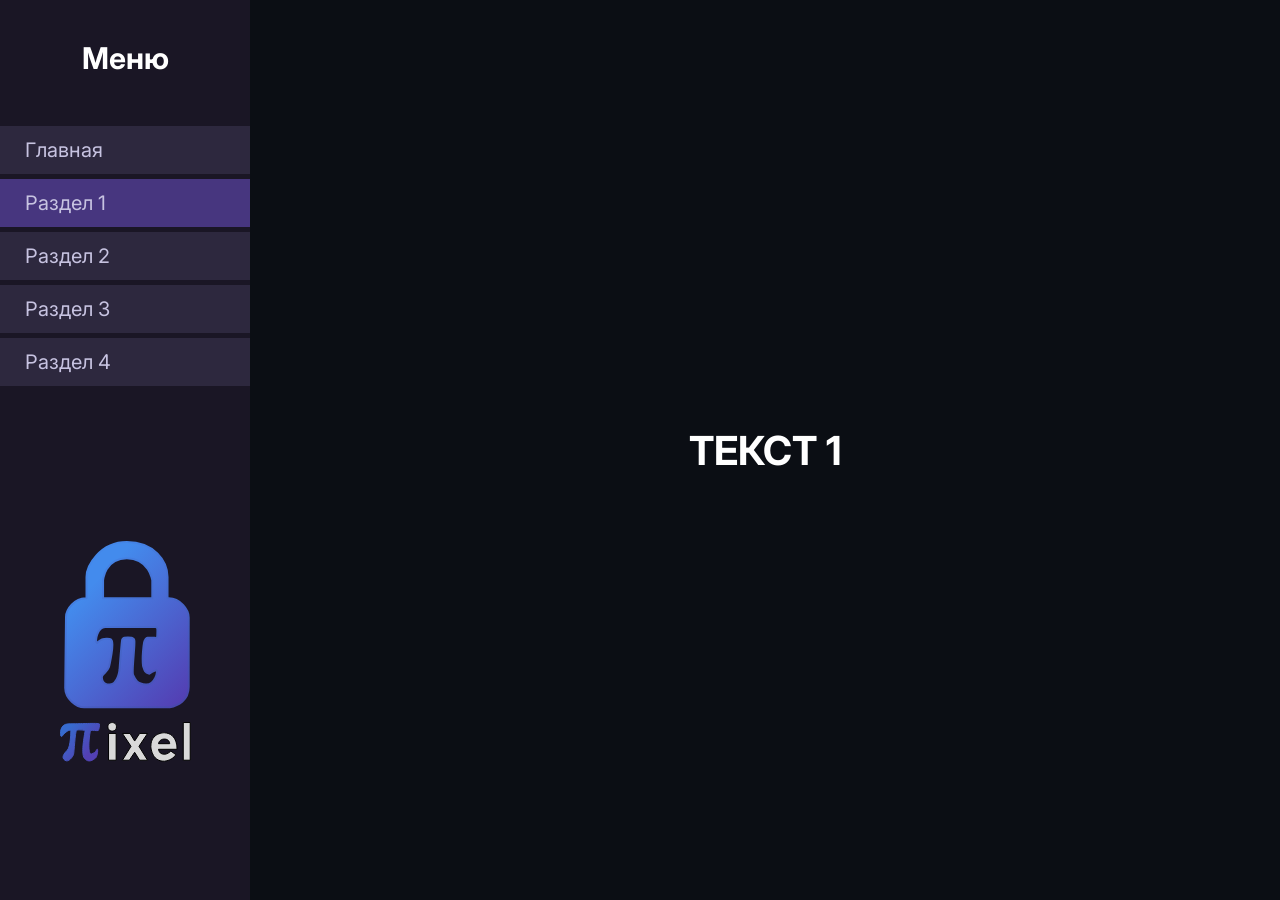
==== section1.html @ 083591e0 "Add files via upload" ====
<!DOCTYPE html>
<html lang="en">
<head>
    <meta charset="UTF-8">
    <meta name="viewport" content="width=device-width, initial-scale=1.0">
    <title>Section 1</title>
    <link rel="stylesheet" href="CSS/style-section1.css">
    <link rel="shortcut icon" href="IMG/favicon.svg" type="image/x-icon">
</head>
<body>
    <aside class="sidebar">
        <h2 >Меню</h2>
        <nav>
            <ul>
                <li><a href="index.html">Главная</a></li>
                <li><a href="section1.html" class="sidebar__active-link">Раздел 1</a></li>
                <li><a href="section2.html">Раздел 2</a></li>
                <li><a href="section3.html">Раздел 3</a></li>
                <li><a href="section4.html">Раздел 4</a></li>
            </ul>
            <img src="IMG/logo.svg" class="logo">
        </nav>
    </aside>
    <main>
        <h1 class="main__container">ТЕКСТ 1</h1>
    </main>
</body>
</html>
---- CSS/style-section1.css ----
@import url('https://fonts.googleapis.com/css2?family=Inter:ital,opsz,wght@0,14..32,100..900;1,14..32,100..900&display=swap');

* {
    margin: 0;
    padding: 0;
    box-sizing: border-box;
}

body {
    font-family: "Inter", sans-serif;
    font-weight: 400;
    color: #fff;
    font-size: 20px;
}

.sidebar {
    width: 250px;
    background: #1A1625;
    height: 100vh;
    padding: 20px 0;
    position: fixed;
}

.sidebar h2 {
    text-align: center;
    padding: 20px;
    margin-bottom: 30px;
}

aside nav ul {
    list-style: none;
    position: relative;
}

aside nav img {
    position: relative;
    display: block;
    margin-inline: auto;
    top: 150px;
}

aside nav ul li {
    margin-bottom: 5px;
}

aside nav ul li a {
    text-decoration: none;
    color: #C7C3E1;
    background: #2D283E;
    display: block;
    padding: 12px 25px;
    transition: all 0.3s ease;
}

aside nav ul li a:hover {
    background-color: #4a4559;
    padding-left: 35px;
}

.sidebar__active-link {
    background-color: #47367f;
}

aside nav ul li a:active {
    background-color: #47367f;
}

main {
    height: 100vh;
    margin-left: 250px;
    background-color: #0B0E14;
}

.main__container {
    display: flex;
    justify-content: center;
    align-items: center;
    height: 100vh;
}
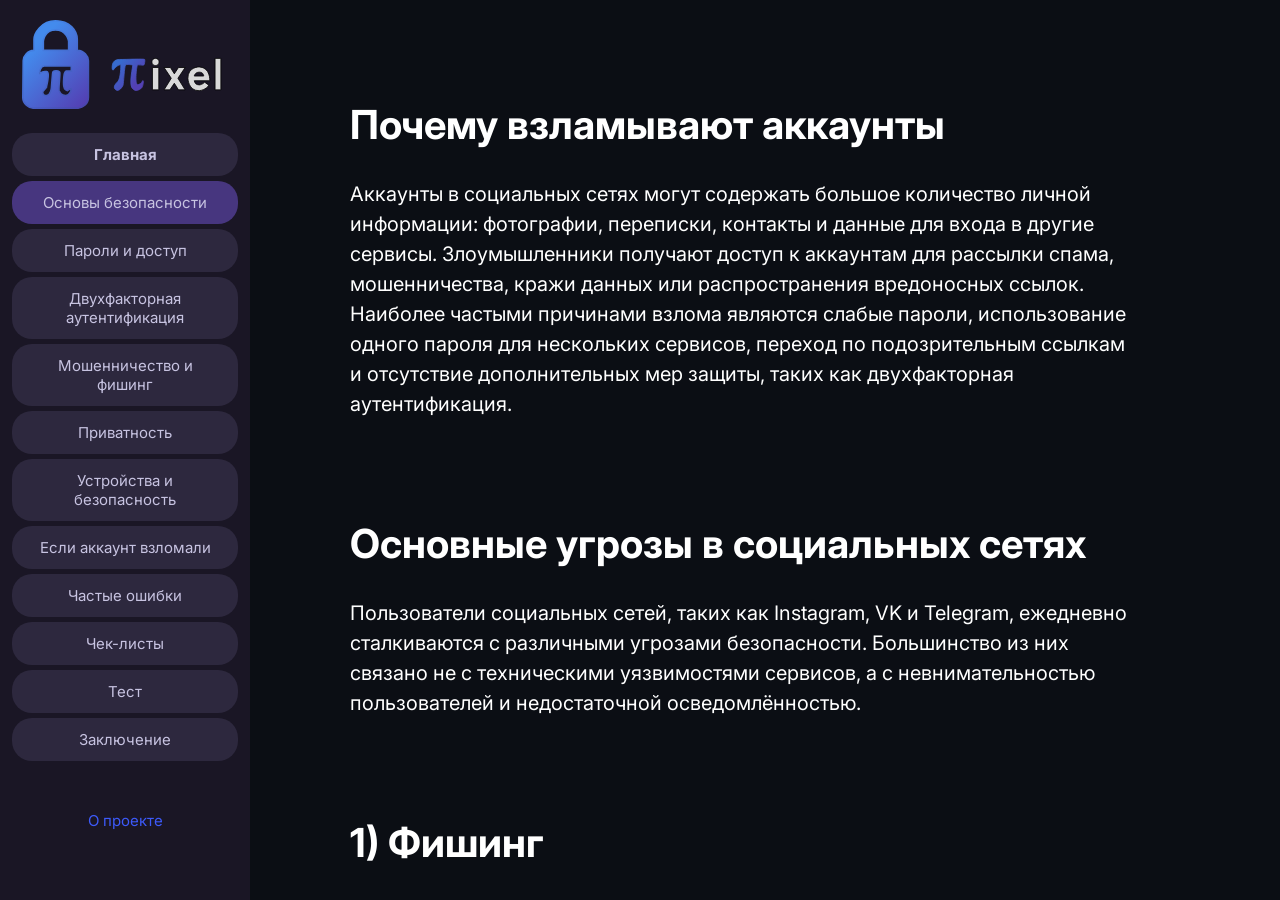
==== commit c8220da6: "Add files via upload" ====
--- a/section1.html
+++ b/section1.html
@@ -3,26 +3,132 @@
 <head>
     <meta charset="UTF-8">
     <meta name="viewport" content="width=device-width, initial-scale=1.0">
-    <title>Section 1</title>
-    <link rel="stylesheet" href="CSS/style-section1.css">
+    <title>Pixel | Основы безопасности</title>
+    <link rel="stylesheet" href="CSS/style-section.css">
     <link rel="shortcut icon" href="IMG/favicon.svg" type="image/x-icon">
 </head>
 <body>
     <aside class="sidebar">
-        <h2 >Меню</h2>
         <nav>
+            <img src="IMG/logo-aside.svg" class="logo-aside">
             <ul>
-                <li><a href="index.html">Главная</a></li>
-                <li><a href="section1.html" class="sidebar__active-link">Раздел 1</a></li>
-                <li><a href="section2.html">Раздел 2</a></li>
-                <li><a href="section3.html">Раздел 3</a></li>
-                <li><a href="section4.html">Раздел 4</a></li>
+                <li><a href="index.html"><b>Главная</b></a></li>
+                <li><a href="section1.html" class="sidebar__active-link">Основы безопасности</a></li>
+                <li><a href="section2.html">Пароли и доступ</a></li>
+                <li><a href="section3.html">Двухфакторная аутентификация</a></li>
+                <li><a href="section4.html">Мошенничество и фишинг</a></li>
+                <li><a href="section5.html">Приватность</a></li>
+                <li><a href="">Устройства и безопасность</a></li>
+                <li><a href="">Если аккаунт взломали</a></li>
+                <li><a href="">Частые ошибки</a></li>
+                <li><a href="">Чек-листы</a></li>
+                <li><a href="">Тест</a></li>
+                <li><a href="">Заключение</a></li>
+                <a href="#" id="about_project">О проекте</a>
             </ul>
-            <img src="IMG/logo.svg" class="logo">
         </nav>
     </aside>
     <main>
-        <h1 class="main__container">ТЕКСТ 1</h1>
+        <div class="container">
+            <h2 class="title__container">Почему взламывают аккаунты</h2>
+            <p class="info__container">Аккаунты в социальных сетях могут содержать большое количество личной информации: фотографии, переписки, контакты и данные для входа в другие сервисы. Злоумышленники получают доступ к аккаунтам для рассылки спама, мошенничества, кражи данных или распространения вредоносных ссылок.<br>
+            Наиболее частыми причинами взлома являются слабые пароли, использование одного пароля для нескольких сервисов, переход по подозрительным ссылкам и отсутствие дополнительных мер защиты, таких как двухфакторная аутентификация.
+            </p>
+            <h2 class="title__container">Основные угрозы в социальных сетях</h2>
+            <p class="info__container">Пользователи социальных сетей, таких как Instagram, VK и Telegram, ежедневно сталкиваются с различными угрозами безопасности. Большинство из них связано не с техническими уязвимостями сервисов, а с невнимательностью пользователей и недостаточной осведомлённостью.
+            </p>
+            <h2 class="title__container">1&#41 Фишинг</h2>
+            <div class="container__1">
+                <p class="info__container">Фишинг — это один из самых распространённых способов кражи данных. Злоумышленники создают поддельные страницы входа, внешне похожие на настоящие сайты социальных сетей, и отправляют пользователю ссылку.</p>
+                <h2 class="title__container__mini">Пример:</h2>
+                <p class="info__container">Пользователь получает сообщение:<br>
+                «Это ты на фото?»<br>
+                После перехода по ссылке открывается поддельная страница авторизации, где пользователь вводит логин и пароль. Эти данные сразу становятся доступны злоумышленнику.
+                </p>
+                <h2 class="title__container__mini">Как защититься:</h2>
+                <p class="info__container">•	внимательно проверять адрес сайта;<br>
+                •	не переходить по подозрительным ссылкам;<br>
+                •	использовать двухфакторную аутентификацию.
+                </p>
+            </div>
+            <h2 class="title__container">2&#41 Социальная инженерия</h2>
+            <div class="container__1">
+                <p class="info__container">Социальная инженерия — это способ обмана пользователя с целью получения доступа к аккаунту или личной информации.</p>
+                <h2 class="title__container__mini">Пример:</h2>
+                <p class="info__container">Злоумышленник пишет от имени знакомого:<br>
+                «Мне срочно нужен код из SMS, случайно отправил на твой номер».<br>
+                Пользователь отправляет код, после чего злоумышленник получает доступ к аккаунту.
+                </p>
+                <h2 class="title__container__mini">Как защититься:</h2>
+                <p class="info__container">•	не передавать коды подтверждения другим людям;<br>
+                •	проверять личность собеседника;<br>
+                •	не доверять сообщениям с просьбой срочно предоставить данные.
+                </p>
+            </div>
+            <h2 class="title__container">3&#41 Слабые пароли</h2>
+            <div class="container__1">
+                <p class="info__container">Многие пользователи используют простые пароли или одинаковые комбинации для разных сервисов.</p>
+                <h2 class="title__container__mini">Примеры слабых паролей:</h2>
+                <p class="info__container">•	123456<br>
+                •	qwerty<br>
+                •	дата рождения<br>
+                •	имя пользователя<br><br>
+                Такие пароли легко подбираются автоматически специальными программами.
+                </p>
+                <h2 class="title__container__mini">Как защититься:</h2>
+                <p class="info__container">•	использовать длинные и уникальные пароли;<br>
+                •	сочетать буквы, цифры и специальные символы;<br>
+                •	не использовать один пароль для всех аккаунтов.
+                </p>
+            </div>
+            <h2 class="title__container">4&#41 Вредоносные ссылки и приложения</h2>
+            <div class="container__1">
+                <P class="info__container">Некоторые сайты и приложения могут запрашивать доступ к аккаунту пользователя или содержать вредоносное программное обеспечение.</P>
+                <h2 class="title__container__mini">Пример:</h2>
+                <p class="info__container">Пользователю предлагают установить приложение:<br>
+                «Узнай, кто заходил на твою страницу».<br>
+                После предоставления доступа приложение получает информацию об аккаунте или публикует сообщения от имени пользователя.
+                </p>
+                <h2 class="title__container__mini">Как защититься:</h2>
+                <p class="info__container">•	устанавливать приложения только из проверенных источников;<br>
+                •	проверять список подключённых сервисов;<br>
+                •	удалять подозрительные приложения.
+                </p>
+            </div>
+            <h2 class="title__container">5&#41 Утечки данных</h2>
+            <div class="container__1">
+                <p class="info__container">Иногда данные пользователей попадают в открытый доступ из-за взлома различных сервисов. Если человек использует одинаковые пароли, злоумышленники могут получить доступ сразу к нескольким аккаунтам.</p>
+                <h2 class="title__container__mini">Пример:</h2>
+                <p class="info__container">Пользователь зарегистрирован на сайте с тем же паролем, что и в социальной сети. После утечки базы данных злоумышленники используют этот пароль для входа в аккаунт.</p>
+                <h2 class="title__container__mini">Как защититься:</h2>
+                <p class="info__container">•	использовать разные пароли;<br>
+                •	регулярно менять важные пароли;<br>
+                •	включать уведомления о входе в аккаунт.
+                </p>
+            </div>
+            <h2 class="title__container">6&#41 Публичная информация</h2>
+            <div class="container__1">
+                <p class="info__container">Публикация личных данных в открытом доступе также может представлять угрозу.</p>
+                <h2 class="title__container__mini">Пример:</h2>
+                <p class="info__container">Пользователь размещает:<br><br>
+                •	дату рождения;<br>
+                •	номер телефона;<br>
+                •	адрес;<br>
+                •	информацию о поездках.<br><br>
+                Эти данные могут использоваться для подбора паролей или мошенничества.
+                </p>
+                <h2 class="title__container__mini">Как защититься:</h2>
+                <p class="info__container">•	ограничивать количество личной информации в профиле;<br>
+                •	настраивать приватность аккаунта;<br>
+                •	не публиковать конфиденциальные данные.
+                </p>
+            </div>
+            <h2 class="title__container">Как работает взлом (простыми словами)</h2>
+            <p class="info__container">В большинстве случаев злоумышленники не «взламывают» систему напрямую, а используют ошибки самих пользователей. Например, пользователь может перейти по поддельной ссылке и самостоятельно ввести свои данные на фальшивом сайте.<br>
+            Также злоумышленники могут использовать базы утекших паролей, автоматически проверяя одинаковые комбинации логинов и паролей в разных сервисах. Если пользователь использует один и тот же пароль в нескольких приложениях, вероятность компрометации аккаунта значительно возрастает.<br>
+            Чтобы снизить риск взлома, важно использовать сложные уникальные пароли, внимательно проверять ссылки и включать дополнительные средства защиты аккаунта.
+            </p>
+        </div>
     </main>
 </body>
 </html>
--- a/CSS/style-section.css
+++ b/CSS/style-section.css
@@ -0,0 +1,159 @@
+@import url('https://fonts.googleapis.com/css2?family=Inter:ital,opsz,wght@0,14..32,100..900;1,14..32,100..900&display=swap');
+
+* {
+    margin: 0;
+    padding: 0;
+    box-sizing: border-box;
+}
+
+body {
+    font-family: "Inter", sans-serif;
+    font-weight: 400;
+    color: #fff;
+    font-size: 15px;
+    height: 100vh;           /* Добавлено: задаём высоту для body */
+    overflow: hidden;        /* Добавлено: убираем глобальную прокрутку */
+}
+
+.sidebar {
+    width: 250px;
+    background: #1A1625;
+    height: 100vh;
+    padding: 20px 0;
+    position: fixed;
+    overflow-y: auto;        /* Добавлено: включаем вертикальную прокрутку для панели */
+    top: 0;
+    left: 0;
+}
+
+/* Стилизация скроллбара для боковой панели (опционально, для красоты) */
+.sidebar::-webkit-scrollbar {
+    width: 5px;
+}
+
+.sidebar::-webkit-scrollbar-track {
+    background: #2D283E;
+}
+
+.sidebar::-webkit-scrollbar-thumb {
+    background: #47367f;
+    border-radius: 10px;
+}
+
+.logo-aside {
+    position: relative;
+    width: 200px;
+    left: 22px;
+    margin: 0 0 20px 0;
+}
+
+aside nav ul {
+    list-style: none;
+    position: relative;
+}
+
+aside nav ul li {
+    margin-bottom: 5px;
+    margin-right: 12px;
+    margin-left: 12px;
+}
+
+aside nav ul li a {
+    text-decoration: none;
+    color: #C7C3E1;
+    background: #2D283E;
+    display: block;
+    padding: 12px 25px;
+    border-radius: 20px;
+    text-align: center;
+    transition: all 0.3s ease;
+}
+
+.subsection {
+    margin-right: 50px;
+    margin-left: 12px;
+}
+
+.subsection__link {
+    font-size: 12px;
+    text-align: left;
+}
+
+aside nav ul li a:hover {
+    background-color: #4a4559;
+}
+
+.sidebar__active-link {
+    background-color: #47367f;
+}
+
+aside nav ul li a:active {
+    background-color: #47367f;
+}
+
+main {
+    margin-left: 250px;
+    background-color: #0B0E14;
+    position: relative;
+    height: 100vh;           /* Добавлено: высота на весь экран */
+    overflow-y: auto;        /* Добавлено: включаем вертикальную прокрутку для содержимого */
+}
+
+/* Стилизация скроллбара для основной области (опционально) */
+main::-webkit-scrollbar {
+    width: 8px;
+}
+
+main::-webkit-scrollbar-track {
+    background: #1A1625;
+}
+
+main::-webkit-scrollbar-thumb {
+    background: #47367f;
+    border-radius: 10px;
+}
+
+.container {
+    margin: 0 150px 0 100px;
+    padding-bottom: 100px;
+    padding-top: 0;
+}
+
+.container__1 {
+    margin: 0 150px 0 50px;
+}
+
+.title__container {
+    margin-top: 0;
+    padding-top: 100px;
+    margin-bottom: 30px;
+    font-size: 40px;
+}
+
+.info__container {
+    font-size: 20px;
+    line-height: 30px;
+}
+
+.title__container__mini {
+    margin-top: 0;
+    padding-top: 50px;
+    margin-bottom: 20px;
+    font-size: 25px;
+}
+
+.list {
+    margin-left: 30px;
+}
+
+#list__mini {
+    margin-left: 30px;
+}
+
+#about_project {
+    display: block;
+    text-align: center;
+    color: #3D5AFA;
+    margin-top: 50px;
+    text-decoration: none;
+}
